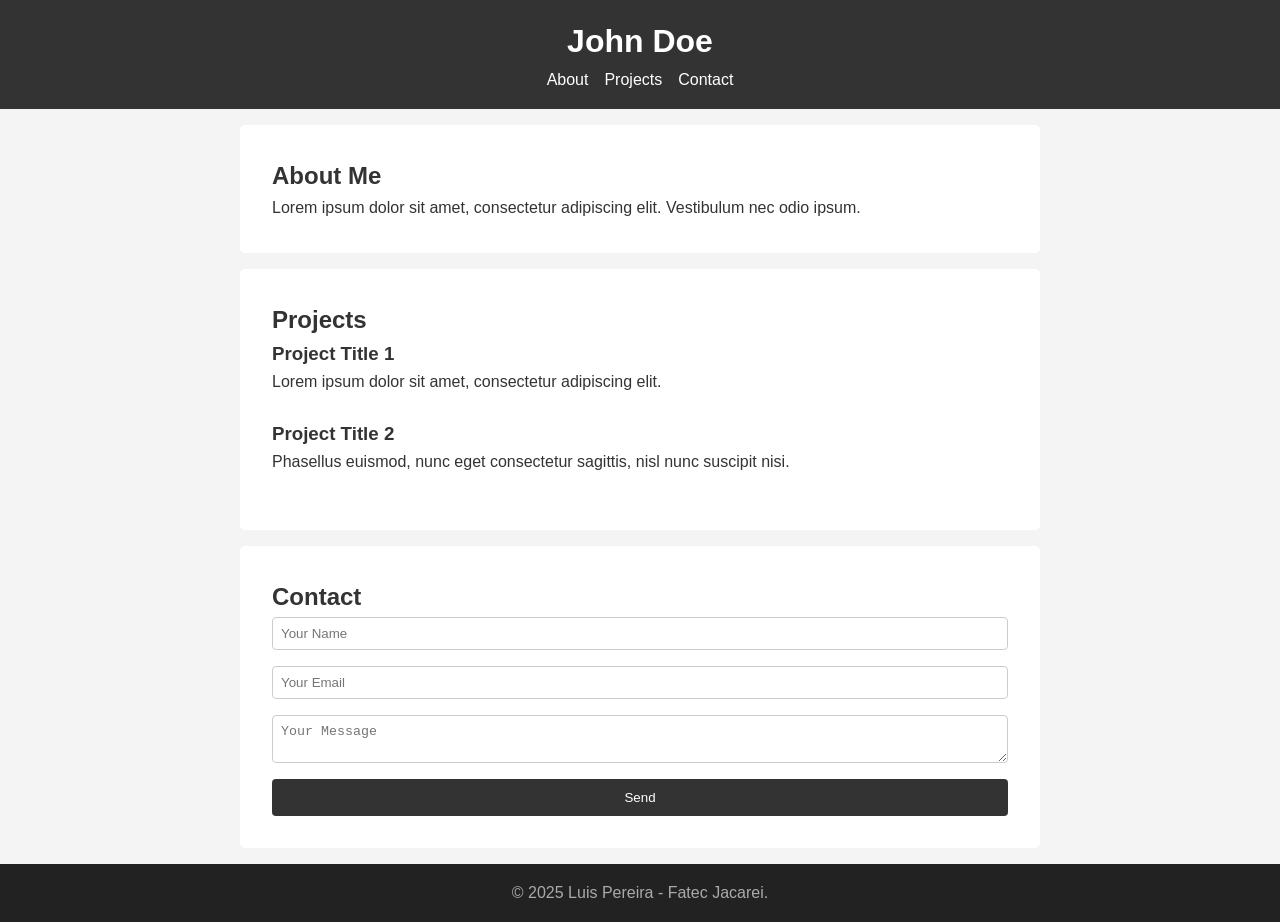
==== index.html @ 51e04b30 "initial commit" ====
<!DOCTYPE html>
<html lang="en">
<head>
  <meta charset="UTF-8" />
  <meta name="viewport" content="width=device-width, initial-scale=1.0"/>
  <title>My Portfolio</title>
  <link rel="stylesheet" href="style.css" />
</head>
<body>
  <header>
    <h1>John Doe</h1>
    <nav>
      <ul>
        <li><a href="#about">About</a></li>
        <li><a href="#projects">Projects</a></li>
        <li><a href="#contact">Contact</a></li>
      </ul>
    </nav>
  </header>

  <section id="about">
    <h2>About Me</h2>
    <p>Lorem ipsum dolor sit amet, consectetur adipiscing elit. Vestibulum nec odio ipsum.</p>
  </section>

  <section id="projects">
    <h2>Projects</h2>
    <div class="project">
      <h3>Project Title 1</h3>
      <p>Lorem ipsum dolor sit amet, consectetur adipiscing elit.</p>
    </div>
    <div class="project">
      <h3>Project Title 2</h3>
      <p>Phasellus euismod, nunc eget consectetur sagittis, nisl nunc suscipit nisi.</p>
    </div>
  </section>

  <section id="contact">
    <h2>Contact</h2>
    <form>
      <input type="text" placeholder="Your Name" />
      <input type="email" placeholder="Your Email" />
      <textarea placeholder="Your Message"></textarea>
      <button type="submit">Send</button>
    </form>
  </section>

  <footer>
    <p>&copy; 2025 Luis Pereira - Fatec Jacarei.</p>
  </footer>

  <script src="script.js"></script>
</body>
</html>
---- style.css ----
* {
  margin: 0;
  padding: 0;
  box-sizing: border-box;
}

body {
  font-family: sans-serif;
  line-height: 1.6;
  background: #f4f4f4;
  color: #333;
}

header {
  background: #333;
  color: #fff;
  padding: 1rem;
  text-align: center;
}

nav ul {
  list-style: none;
  display: flex;
  justify-content: center;
  gap: 1rem;
}

nav a {
  color: #fff;
  text-decoration: none;
}

section {
  padding: 2rem;
  background: #fff;
  margin: 1rem auto;
  max-width: 800px;
  border-radius: 5px;
}

.project {
  margin-bottom: 1.5rem;
}

form {
  display: flex;
  flex-direction: column;
  gap: 1rem;
}

input, textarea {
  padding: 0.5rem;
  border: 1px solid #ccc;
  border-radius: 4px;
}

button {
  background: #333;
  color: #fff;
  padding: 0.7rem;
  border: none;
  border-radius: 4px;
  cursor: pointer;
}

footer {
  text-align: center;
  padding: 1rem;
  background: #222;
  color: #aaa;
}
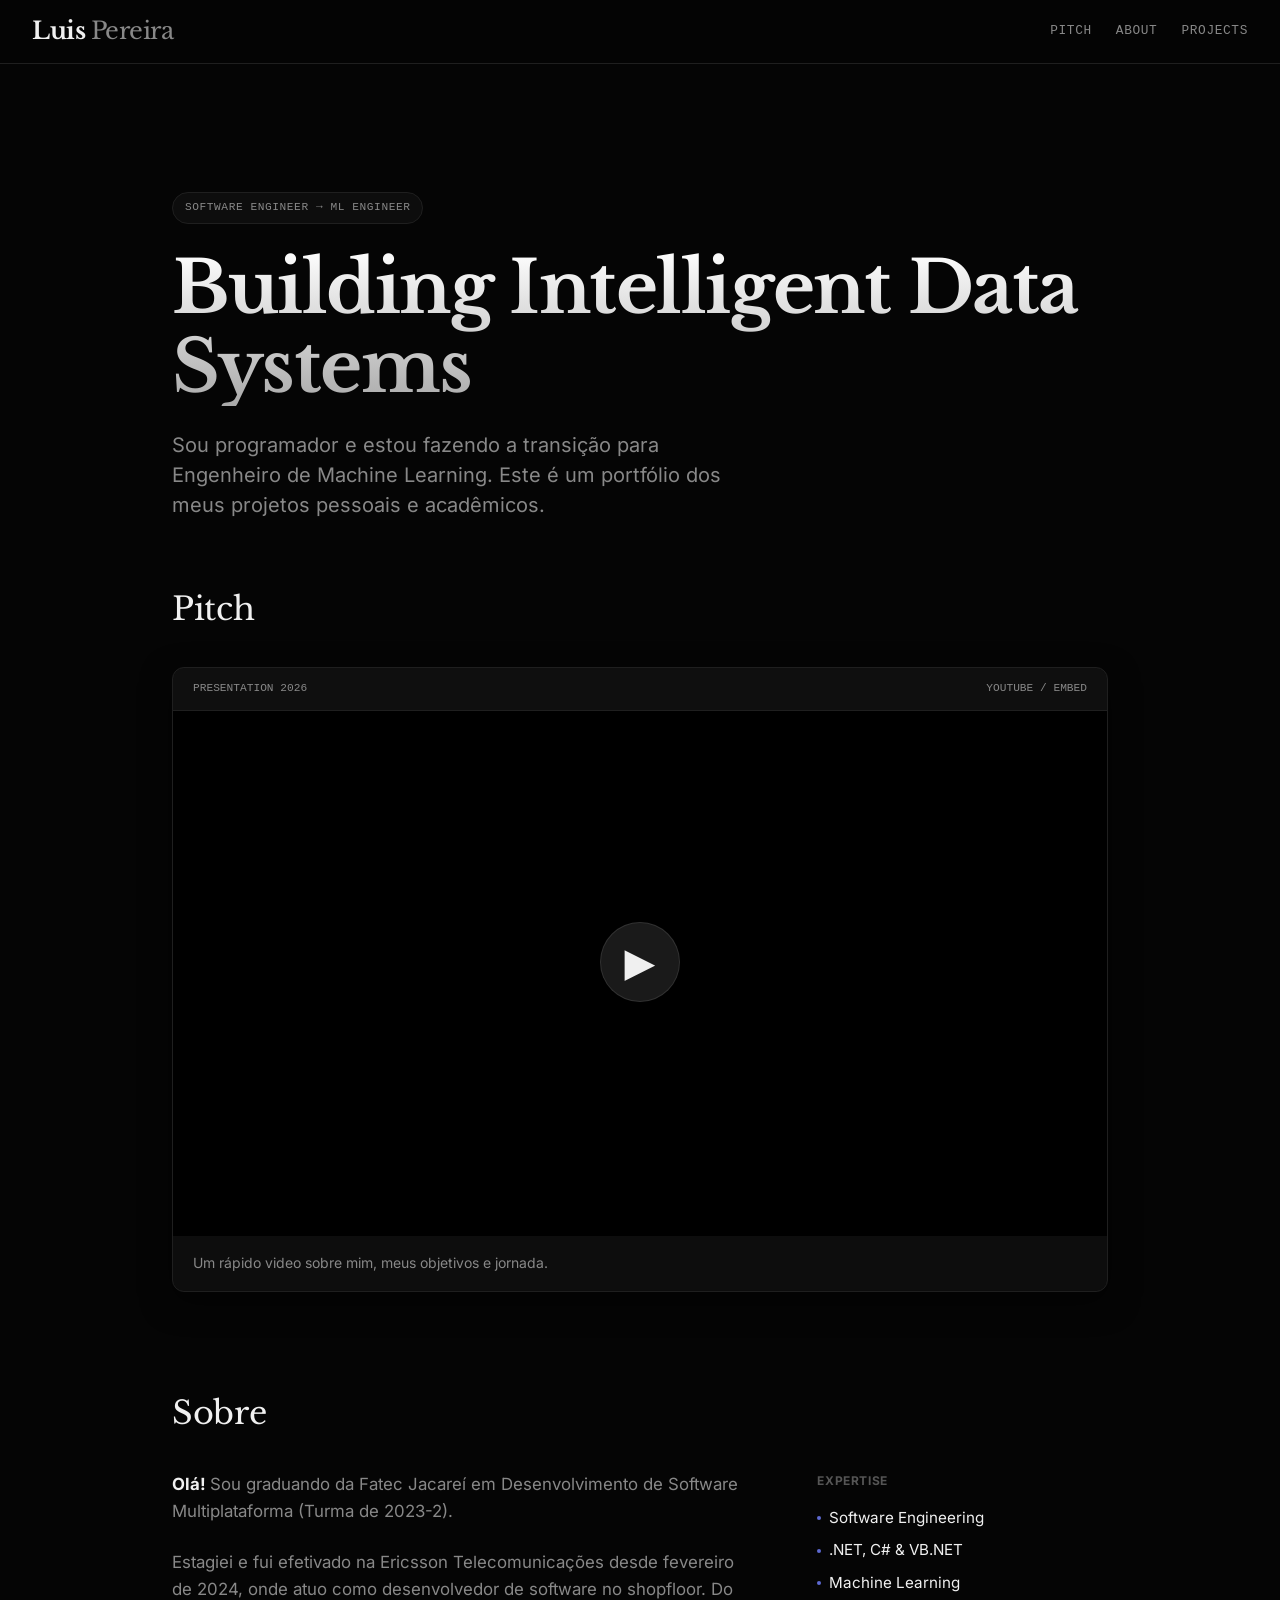
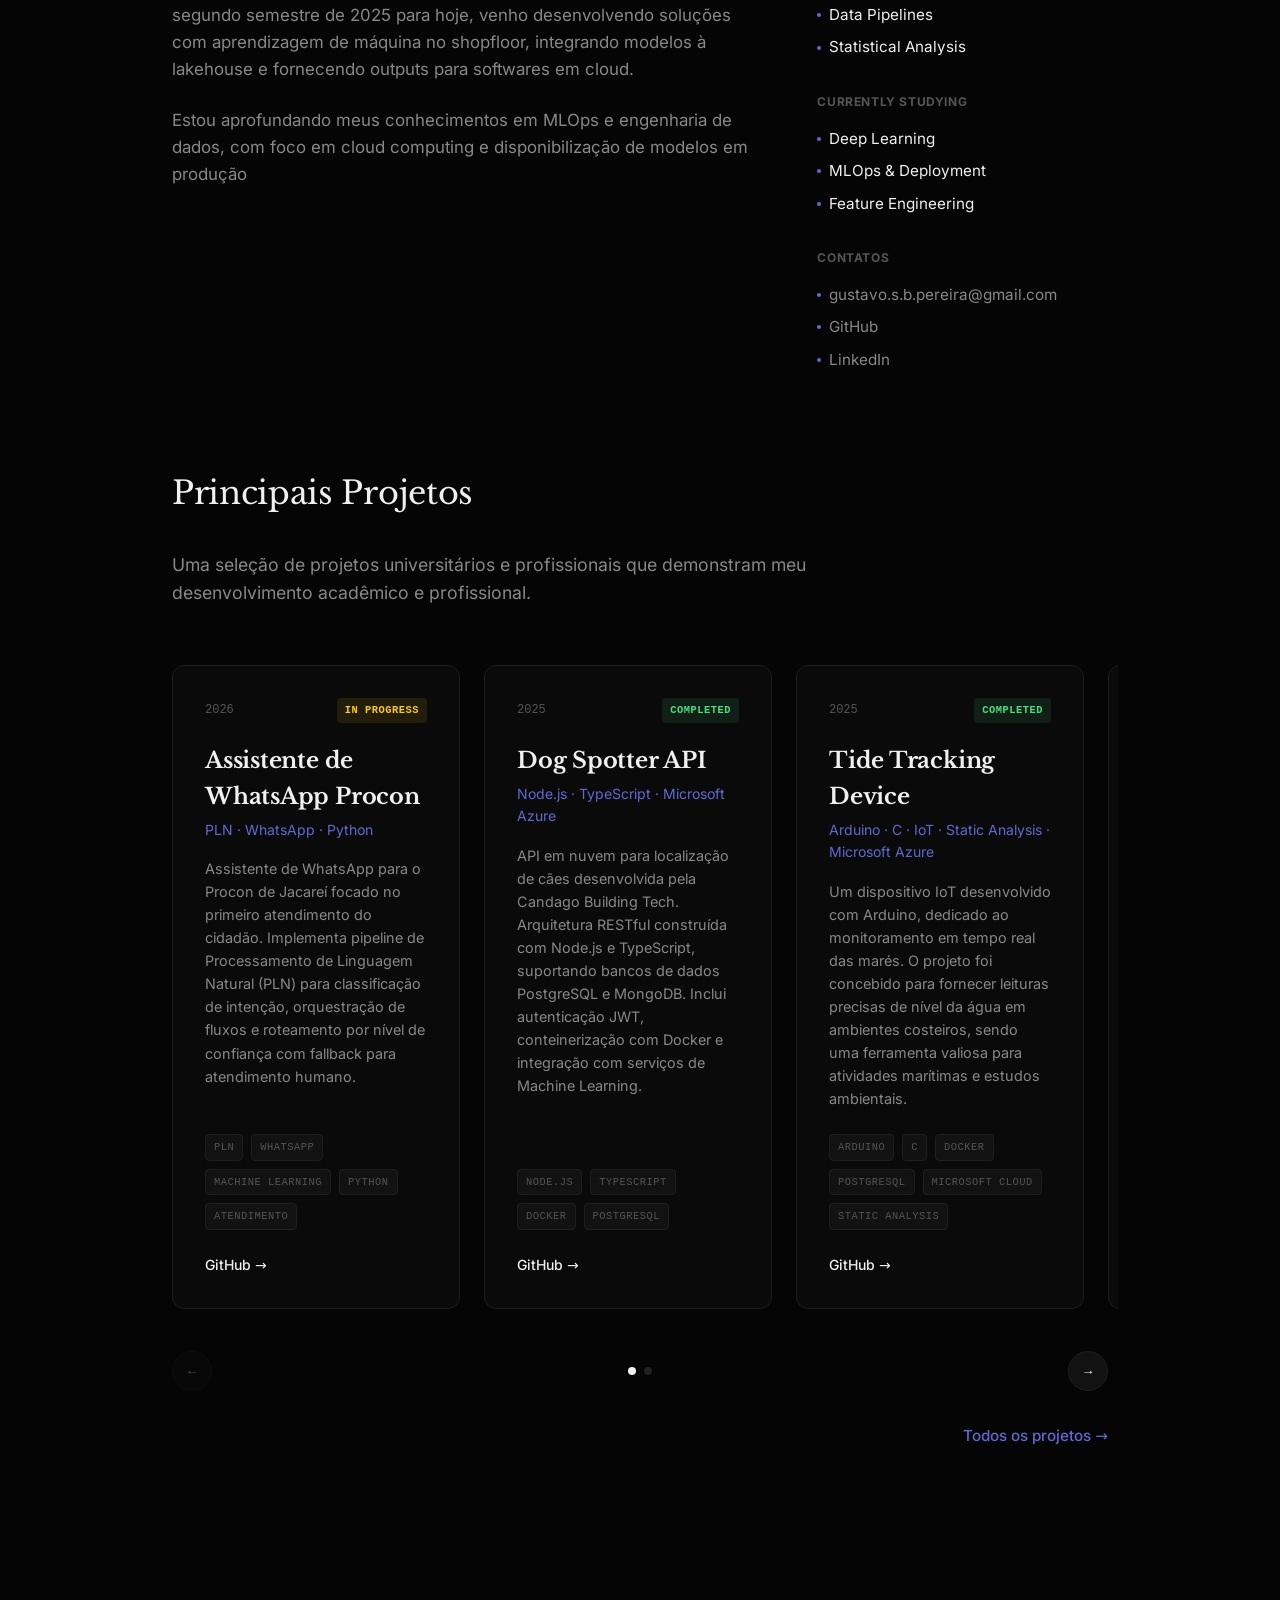
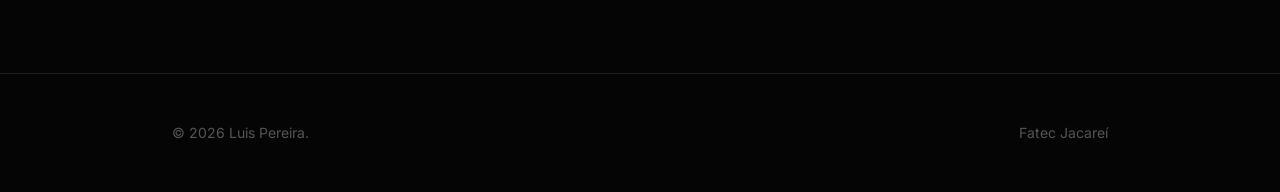
==== commit 55bc66af: "entrega final 08-05" ====
--- a/index.html
+++ b/index.html
@@ -1,54 +1,154 @@
 <!DOCTYPE html>
 <html lang="en">
+
 <head>
   <meta charset="UTF-8" />
-  <meta name="viewport" content="width=device-width, initial-scale=1.0"/>
-  <title>My Portfolio</title>
+  <meta name="viewport" content="width=device-width, initial-scale=1.0" />
+  <title>Portfolio — Data Science & ML Engineering</title>
   <link rel="stylesheet" href="style.css" />
 </head>
+
 <body>
-  <header>
-    <h1>John Doe</h1>
-    <nav>
-      <ul>
-        <li><a href="#about">About</a></li>
-        <li><a href="#projects">Projects</a></li>
-        <li><a href="#contact">Contact</a></li>
-      </ul>
+
+  <!-- Sticky Glass Navbar -->
+  <header class="masthead">
+    <a href="#" class="masthead-title">Luis <span>Pereira</span></a>
+    <nav class="masthead-nav">
+      <a href="#pitch">Pitch</a>
+      <a href="#about">About</a>
+      <a href="#projects">Projects</a>
     </nav>
   </header>
 
-  <section id="about">
-    <h2>About Me</h2>
-    <p>Lorem ipsum dolor sit amet, consectetur adipiscing elit. Vestibulum nec odio ipsum.</p>
-  </section>
+  <main class="page-content">
 
-  <section id="projects">
-    <h2>Projects</h2>
-    <div class="project">
-      <h3>Project Title 1</h3>
-      <p>Lorem ipsum dolor sit amet, consectetur adipiscing elit.</p>
+    <!-- Hero Section -->
+    <section class="hero">
+      <div class="hero-badge">Software Engineer → ML Engineer</div>
+      <h1 class="hero-title">Building Intelligent Data Systems</h1>
+      <p class="hero-sub">Sou programador e estou fazendo a transição para Engenheiro de Machine Learning. Este é um
+        portfólio dos meus projetos pessoais e acadêmicos.</p>
+    </section>
+
+    <!-- Pitch -->
+    <section id="pitch" class="section">
+      <div class="section-header">
+        <h2 class="section-title">Pitch</h2>
+      </div>
+
+      <div class="video-frame-outer">
+        <div class="video-label-strip">
+          <span>PRESENTATION 2026</span>
+          <span>YOUTUBE / EMBED</span>
+        </div>
+        <div class="video-placeholder" id="videoPlaceholder">
+          <div class="video-inner">
+            <div class="play-icon">▶</div>
+          </div>
+        </div>
+        <div class="video-caption">
+          Um rápido video sobre mim, meus objetivos e jornada.
+        </div>
+      </div>
+    </section>
+
+    <section id="about" class="section">
+      <div class="section-header">
+        <h2 class="section-title">Sobre</h2>
+      </div>
+
+      <div class="about-layout">
+        <div class="about-body">
+          <p>
+            <strong>Olá! </strong>Sou graduando da Fatec Jacareí em Desenvolvimento de Software Multiplataforma (Turma
+            de
+            2023-2).
+          </p>
+          <p>
+            Estagiei e fui efetivado na Ericsson Telecomunicações desde fevereiro de 2024, onde atuo como
+            desenvolvedor de software no shopfloor. Do segundo semestre de 2025 para hoje, venho desenvolvendo soluções
+            com aprendizagem de máquina no shopfloor, integrando modelos à lakehouse e fornecendo outputs para softwares
+            em cloud.
+          </p>
+          <p>
+            Estou aprofundando meus conhecimentos em MLOps e engenharia de dados, com foco em cloud computing e
+            disponibilização de modelos em produção
+          </p>
+        </div>
+
+        <div class="about-sidebar">
+          <div class="sidebar-block">
+            <h4>Expertise</h4>
+            <ul>
+              <li>Software Engineering</li>
+              <li>.NET, C# & VB.NET</li>
+              <li>Machine Learning</li>
+              <li>Data Pipelines</li>
+              <li>Statistical Analysis</li>
+            </ul>
+          </div>
+          <div class="sidebar-block">
+            <h4>Currently Studying</h4>
+            <ul>
+              <li>Deep Learning</li>
+              <li>MLOps & Deployment</li>
+              <li>Feature Engineering</li>
+            </ul>
+          </div>
+          <div class="sidebar-block">
+            <h4>Contatos</h4>
+            <ul>
+              <li><a href="gustavo.s.b.pereira@gmail.com">gustavo.s.b.pereira@gmail.com</a></li>
+              <li><a href="https://github.com/l-gustavo-barbosa">GitHub</a></li>
+              <li><a href="https://www.linkedin.com/in/luisgsbpereira/">LinkedIn</a></li>
+            </ul>
+          </div>
+        </div>
+      </div>
+    </section>
+
+    <section id="projects" class="section">
+      <div class="section-header">
+        <h2 class="section-title">Principais Projetos</h2>
+      </div>
+      <p class="section-intro">
+        Uma seleção de projetos universitários e profissionais que demonstram meu desenvolvimento acadêmico e
+        profissional.
+      </p>
+
+      <div class="carousel-wrapper">
+        <div class="carousel-viewport" id="carouselViewport">
+          <div class="carousel-track" id="carouselTrack">
+            <!-- Populated by script.js from projects.json -->
+          </div>
+        </div>
+
+        <div class="carousel-controls">
+          <button class="carousel-btn prev" id="prevBtn" aria-label="Previous">←</button>
+          <div class="carousel-dots" id="carouselDots"></div>
+          <button class="carousel-btn next" id="nextBtn" aria-label="Next">→</button>
+        </div>
+      </div>
+
+      <div class="projects-cta">
+        <a href="projects.html" class="cta-link">Todos os projetos →</a>
+      </div>
+    </section>
+
+  </main>
+
+  <footer class="site-footer">
+    <div class="footer-inner">
+      <p>© <span id="year"></span> Luis Pereira.</p>
+      <p>Fatec Jacareí</p>
     </div>
-    <div class="project">
-      <h3>Project Title 2</h3>
-      <p>Phasellus euismod, nunc eget consectetur sagittis, nisl nunc suscipit nisi.</p>
-    </div>
-  </section>
-
-  <section id="contact">
-    <h2>Contact</h2>
-    <form>
-      <input type="text" placeholder="Your Name" />
-      <input type="email" placeholder="Your Email" />
-      <textarea placeholder="Your Message"></textarea>
-      <button type="submit">Send</button>
-    </form>
-  </section>
-
-  <footer>
-    <p>&copy; 2025 Luis Pereira - Fatec Jacarei.</p>
   </footer>
 
+  <script src="projects.js"></script>
   <script src="script.js"></script>
+  <script>
+    document.getElementById('year').textContent = new Date().getFullYear();
+  </script>
 </body>
-</html>
+
+</html>
--- a/style.css
+++ b/style.css
@@ -1,71 +1,591 @@
-* {
-  margin: 0;
-  padding: 0;
-  box-sizing: border-box;
-}
+/* ═══════════════════════════════════════════════════
+   PORTFOLIO — Modern Dark Mode (Sleek)
+   Offline-friendly: fonts loaded via @font-face below
+   ═══════════════════════════════════════════════════ */
+
+@font-face {
+  font-family: 'Inter';
+  font-style: normal;
+  font-weight: 100 900;
+  font-display: swap;
+  src: url('fonts/Inter-Variable.woff2') format('woff2');
+}
+@font-face {
+  font-family: 'Libre Baskerville';
+  font-style: italic;
+  font-weight: 400;
+  font-display: swap;
+  src: url('fonts/LibreBaskerville-Italic.woff2') format('woff2');
+}
+@font-face {
+  font-family: 'Libre Baskerville';
+  font-style: normal;
+  font-weight: 400;
+  font-display: swap;
+  src: url('fonts/LibreBaskerville-Regular.woff2') format('woff2');
+}
+@font-face {
+  font-family: 'Libre Baskerville';
+  font-style: normal;
+  font-weight: 700;
+  font-display: swap;
+  src: url('fonts/LibreBaskerville-Bold.woff2') format('woff2');
+}
+
+:root {
+  --bg-color: #050505;
+  --bg-card: #0a0a0a;
+  --bg-card-hover: #121212;
+  --text-main: #f0f0f0;
+  --text-muted: #888888;
+  --text-dim: #555555;
+  --border-color: #1f1f1f;
+  --border-highlight: #333333;
+  
+  --accent: #5e6ad2;
+  --accent-glow: rgba(94, 106, 210, 0.2);
+  --accent-hover: #7b86ea;
+
+  --font-main: 'Inter', system-ui, -apple-system, sans-serif;
+  --font-serif: 'Libre Baskerville', Georgia, serif;
+  --font-mono: ui-monospace, SFMono-Regular, Menlo, Monaco, Consolas, "Liberation Mono", "Courier New", monospace;
+  
+  --content-width: 1000px;
+  --gutter: 2rem;
+  --radius: 12px;
+  --radius-sm: 8px;
+}
+
+/* ── RESET & BASE ─────────────────────────────── */
+*, *::before, *::after { box-sizing: border-box; margin: 0; padding: 0; }
+
+html { scroll-behavior: smooth; }
 
 body {
-  font-family: sans-serif;
+  background-color: var(--bg-color);
+  color: var(--text-main);
+  font-family: var(--font-main);
+  font-size: 1rem;
   line-height: 1.6;
-  background: #f4f4f4;
-  color: #333;
-}
-
-header {
-  background: #333;
-  color: #fff;
-  padding: 1rem;
+  min-height: 100vh;
+  -webkit-font-smoothing: antialiased;
+  -moz-osx-font-smoothing: grayscale;
+}
+
+/* ── PAGE LAYOUT ──────────────────────────────── */
+.page-content {
+  max-width: var(--content-width);
+  margin: 0 auto;
+  padding: 6rem var(--gutter) 4rem;
+  position: relative;
+  z-index: 1;
+}
+
+/* ── NAVBAR ────────────────────────── */
+.masthead {
+  position: fixed;
+  top: 0;
+  left: 0;
+  right: 0;
+  height: 64px;
+  background: rgba(5, 5, 5, 0.7);
+  backdrop-filter: blur(12px);
+  -webkit-backdrop-filter: blur(12px);
+  border-bottom: 1px solid var(--border-color);
+  z-index: 100;
+  display: flex;
+  align-items: center;
+  justify-content: space-between;
+  padding: 0 var(--gutter);
+}
+
+.masthead-title {
+  font-family: var(--font-serif);
+  font-size: 1.5rem;
+  font-weight: 700;
+  letter-spacing: -0.02em;
+  color: var(--text-main);
+  text-decoration: none;
+}
+
+.masthead-title span {
+  color: var(--text-muted);
+  font-weight: 400;
+}
+
+.masthead-nav {
+  display: flex;
+  gap: 1.5rem;
+}
+
+.masthead-nav a {
+  font-family: var(--font-mono);
+  color: var(--text-muted);
+  text-decoration: none;
+  font-size: 0.8rem;
+  font-weight: 500;
+  text-transform: uppercase;
+  letter-spacing: 0.05em;
+  transition: color 0.2s ease;
+}
+
+.masthead-nav a:hover {
+  color: var(--text-main);
+}
+
+/* ── HERO SECTION (Replaces old masthead) ────────────────────────── */
+.hero {
+  padding: 6rem 0 4rem;
+  text-align: left;
+}
+
+.hero-badge {
+  display: inline-flex;
+  align-items: center;
+  padding: 0.35rem 0.75rem;
+  background: rgba(255, 255, 255, 0.03);
+  border: 1px solid var(--border-color);
+  border-radius: 999px;
+  font-family: var(--font-mono);
+  font-size: 0.7rem;
+  font-weight: 500;
+  color: var(--text-muted);
+  margin-bottom: 1.5rem;
+  letter-spacing: 0.05em;
+  text-transform: uppercase;
+}
+
+.hero-title {
+  font-family: var(--font-serif);
+  font-size: clamp(2.5rem, 6vw, 4.5rem);
+  font-weight: 700;
+  letter-spacing: -0.02em;
+  line-height: 1.1;
+  color: var(--text-main);
+  margin-bottom: 1.5rem;
+  background: linear-gradient(180deg, #fff 0%, #aaa 100%);
+  -webkit-background-clip: text;
+  -webkit-text-fill-color: transparent;
+}
+
+.hero-sub {
+  font-size: 1.25rem;
+  color: var(--text-muted);
+  max-width: 600px;
+  line-height: 1.5;
+  font-weight: 400;
+}
+
+/* ── SECTION STRUCTURE ────────────────────────── */
+.section {
+  margin-bottom: 6rem;
+}
+
+.section-header {
+  margin-bottom: 2rem;
+  display: flex;
+  align-items: center;
+  gap: 1rem;
+}
+
+.section-title {
+  font-family: var(--font-serif);
+  font-size: 2rem;
+  font-weight: 400;
+  letter-spacing: -0.01em;
+  color: var(--text-main);
+}
+
+.section-intro {
+  color: var(--text-muted);
+  font-size: 1.1rem;
+  max-width: 700px;
+  margin-bottom: 3rem;
+}
+
+/* ── VIDEO SECTION ────────────────────────────── */
+.video-frame-outer {
+  border-radius: var(--radius);
+  overflow: hidden;
+  background: var(--bg-card);
+  border: 1px solid var(--border-color);
+  box-shadow: 0 10px 30px rgba(0,0,0,0.5);
+  transition: border-color 0.3s;
+}
+.video-frame-outer:hover {
+  border-color: var(--border-highlight);
+}
+
+.video-label-strip {
+  display: flex;
+  align-items: center;
+  justify-content: space-between;
+  background: rgba(255, 255, 255, 0.02);
+  border-bottom: 1px solid var(--border-color);
+  padding: 0.75rem 1.25rem;
+  font-family: var(--font-mono);
+  font-size: 0.7rem;
+  color: var(--text-muted);
+  font-weight: 500;
+}
+
+.video-placeholder {
+  position: relative;
+  width: 100%;
+  aspect-ratio: 16 / 9;
+  background: #000;
+  display: flex;
+  align-items: center;
+  justify-content: center;
+  cursor: pointer;
+}
+
+.video-inner {
   text-align: center;
-}
-
-nav ul {
+  z-index: 2;
+}
+
+.play-icon {
+  font-size: 2.5rem;
+  color: var(--text-main);
+  background: rgba(255, 255, 255, 0.1);
+  width: 80px;
+  height: 80px;
+  display: flex;
+  align-items: center;
+  justify-content: center;
+  border-radius: 50%;
+  margin: 0 auto 1.5rem;
+  backdrop-filter: blur(4px);
+  border: 1px solid rgba(255, 255, 255, 0.1);
+  transition: transform 0.2s, background 0.2s;
+}
+.video-placeholder:hover .play-icon {
+  transform: scale(1.05);
+  background: var(--accent);
+  border-color: var(--accent-hover);
+}
+
+.video-cta {
+  display: inline-block;
+  background: var(--text-main);
+  color: var(--bg-color);
+  font-size: 0.875rem;
+  font-weight: 600;
+  padding: 0.75rem 1.5rem;
+  border-radius: var(--radius-sm);
+  text-decoration: none;
+  transition: background 0.2s;
+}
+.video-cta:hover { background: #fff; }
+
+.video-caption {
+  padding: 1rem 1.25rem;
+  font-size: 0.875rem;
+  color: var(--text-muted);
+  background: rgba(255, 255, 255, 0.01);
+}
+
+/* ── ABOUT SECTION ────────────────────────────── */
+.about-layout {
+  display: grid;
+  grid-template-columns: 2fr 1fr;
+  gap: 4rem;
+}
+
+.about-body p {
+  color: var(--text-muted);
+  margin-bottom: 1.5rem;
+  font-size: 1.05rem;
+}
+.about-body p strong { color: var(--text-main); }
+
+.about-sidebar {
+  display: flex;
+  flex-direction: column;
+  gap: 2rem;
+}
+
+.sidebar-block h4 {
+  font-size: 0.75rem;
+  text-transform: uppercase;
+  letter-spacing: 0.05em;
+  color: var(--text-dim);
+  margin-bottom: 1rem;
+}
+
+.sidebar-block ul {
   list-style: none;
   display: flex;
+  flex-direction: column;
+  gap: 0.5rem;
+}
+
+.sidebar-block ul li {
+  color: var(--text-main);
+  font-size: 0.95rem;
+  display: flex;
+  align-items: center;
+  gap: 0.5rem;
+}
+.sidebar-block ul li::before {
+  content: '';
+  width: 4px; height: 4px;
+  background: var(--accent);
+  border-radius: 50%;
+}
+
+.sidebar-block a {
+  color: var(--text-muted);
+  text-decoration: none;
+  transition: color 0.2s;
+}
+.sidebar-block a:hover { color: var(--text-main); }
+
+/* ── CAROUSEL & GRID CARDS ────────────────────── */
+.carousel-wrapper {
+  position: relative;
+  margin-bottom: 2rem;
+}
+
+.carousel-viewport {
+  overflow: hidden;
+  margin: 0 -10px; /* offset for card padding */
+  padding: 10px;
+}
+
+.carousel-track {
+  display: flex;
+  transition: transform 0.5s cubic-bezier(0.2, 0.8, 0.2, 1);
+}
+
+.project-card {
+  flex: 0 0 calc(33.333% - 1.5rem);
+  margin-right: 1.5rem;
+  padding: 2rem;
+  background: var(--bg-card);
+  border: 1px solid var(--border-color);
+  border-radius: var(--radius);
+  display: flex;
+  flex-direction: column;
+  transition: transform 0.3s ease, border-color 0.3s ease, box-shadow 0.3s ease;
+  min-height: 320px;
+}
+.project-card:hover {
+  transform: translateY(-4px);
+  border-color: var(--border-highlight);
+  box-shadow: 0 10px 30px rgba(0,0,0,0.3);
+}
+
+.card-header {
+  display: flex;
+  justify-content: space-between;
+  align-items: center;
+  margin-bottom: 1.25rem;
+}
+
+.card-year {
+  font-family: var(--font-mono);
+  font-size: 0.75rem;
+  color: var(--text-dim);
+  font-weight: 500;
+}
+
+.card-status {
+  font-family: var(--font-mono);
+  font-size: 0.65rem;
+  text-transform: uppercase;
+  letter-spacing: 0.05em;
+  padding: 0.25rem 0.5rem;
+  border-radius: 4px;
+  font-weight: 600;
+}
+.card-status.completed { background: rgba(74, 222, 128, 0.1); color: #4ade80; }
+.card-status.in-progress { background: rgba(250, 204, 21, 0.1); color: #facc15; }
+
+.card-title {
+  font-family: var(--font-serif);
+  font-size: 1.4rem;
+  font-weight: 700;
+  color: var(--text-main);
+  margin-bottom: 0.25rem;
+  letter-spacing: -0.01em;
+}
+
+.card-subtitle {
+  font-size: 0.875rem;
+  color: var(--accent);
+  margin-bottom: 1rem;
+}
+
+.card-desc {
+  font-size: 0.9rem;
+  color: var(--text-muted);
+  line-height: 1.6;
+  flex: 1;
+  margin-bottom: 1.5rem;
+}
+
+.card-tags {
+  display: flex;
+  flex-wrap: wrap;
+  gap: 0.5rem;
+  margin-bottom: 1.5rem;
+}
+.card-tag {
+  font-family: var(--font-mono);
+  font-size: 0.65rem;
+  color: var(--text-dim);
+  background: rgba(255, 255, 255, 0.03);
+  padding: 0.25rem 0.5rem;
+  border-radius: 4px;
+  border: 1px solid var(--border-color);
+  text-transform: uppercase;
+  letter-spacing: 0.05em;
+}
+
+.card-links {
+  display: flex;
+  gap: 1rem;
+  font-size: 0.875rem;
+  font-weight: 500;
+}
+.card-links a {
+  color: var(--text-main);
+  text-decoration: none;
+  transition: color 0.2s;
+}
+.card-links a:hover { color: var(--accent); }
+
+/* Controls */
+.carousel-controls {
+  display: flex;
+  justify-content: space-between;
+  align-items: center;
+  margin-top: 2rem;
+}
+
+.carousel-btn {
+  background: rgba(255, 255, 255, 0.05);
+  border: 1px solid var(--border-color);
+  color: var(--text-main);
+  width: 40px; height: 40px;
+  border-radius: 50%;
+  cursor: pointer;
+  display: inline-flex;
+  align-items: center;
   justify-content: center;
-  gap: 1rem;
-}
-
-nav a {
-  color: #fff;
-  text-decoration: none;
-}
-
-section {
-  padding: 2rem;
-  background: #fff;
-  margin: 1rem auto;
-  max-width: 800px;
-  border-radius: 5px;
-}
-
-.project {
-  margin-bottom: 1.5rem;
-}
-
-form {
-  display: flex;
-  flex-direction: column;
-  gap: 1rem;
-}
-
-input, textarea {
-  padding: 0.5rem;
-  border: 1px solid #ccc;
-  border-radius: 4px;
-}
-
-button {
-  background: #333;
-  color: #fff;
-  padding: 0.7rem;
+  transition: background 0.2s, border-color 0.2s;
+}
+.carousel-btn:hover:not(:disabled) {
+  background: rgba(255, 255, 255, 0.1);
+  border-color: var(--border-highlight);
+}
+.carousel-btn:disabled {
+  opacity: 0.3;
+  cursor: not-allowed;
+}
+
+.carousel-dots {
+  display: flex;
+  gap: 0.5rem;
+}
+.dot {
+  width: 8px; height: 8px;
+  border-radius: 50%;
+  background: var(--border-color);
   border: none;
-  border-radius: 4px;
   cursor: pointer;
-}
-
-footer {
-  text-align: center;
-  padding: 1rem;
-  background: #222;
-  color: #aaa;
-}
+  transition: background 0.2s;
+}
+.dot.active { background: var(--text-main); }
+
+.projects-cta {
+  text-align: right;
+  margin-top: 1rem;
+}
+.cta-link {
+  color: var(--accent);
+  text-decoration: none;
+  font-size: 0.95rem;
+  font-weight: 500;
+  display: inline-flex;
+  align-items: center;
+  gap: 0.5rem;
+  transition: color 0.2s;
+}
+.cta-link:hover { color: var(--accent-hover); }
+
+/* ── ARCHIVE GRID (projects.html) ──────────────── */
+.archive-grid {
+  display: grid;
+  grid-template-columns: repeat(auto-fill, minmax(300px, 1fr));
+  gap: 1.5rem;
+}
+.archive-grid .project-card {
+  flex: unset;
+  margin-right: 0;
+}
+.archive-grid .project-card.hidden { display: none; }
+
+.filter-bar {
+  display: flex;
+  flex-wrap: wrap;
+  gap: 0.5rem;
+  margin-bottom: 3rem;
+}
+.filter-tag {
+  background: transparent;
+  border: 1px solid var(--border-color);
+  color: var(--text-muted);
+  padding: 0.5rem 1rem;
+  border-radius: 999px;
+  font-family: var(--font-mono);
+  font-size: 0.75rem;
+  text-transform: uppercase;
+  letter-spacing: 0.05em;
+  font-weight: 500;
+  cursor: pointer;
+  transition: all 0.2s;
+}
+.filter-tag:hover {
+  background: rgba(255, 255, 255, 0.05);
+  color: var(--text-main);
+}
+.filter-tag.active {
+  background: var(--text-main);
+  color: var(--bg-color);
+  border-color: var(--text-main);
+}
+
+/* ── FOOTER ───────────────────────────────────── */
+.site-footer {
+  border-top: 1px solid var(--border-color);
+  padding: 3rem 0;
+  margin-top: 4rem;
+}
+.footer-inner {
+  max-width: var(--content-width);
+  margin: 0 auto;
+  padding: 0 var(--gutter);
+  display: flex;
+  justify-content: space-between;
+  align-items: center;
+  color: var(--text-dim);
+  font-size: 0.875rem;
+}
+.footer-inner a {
+  color: var(--text-muted);
+  text-decoration: none;
+  transition: color 0.2s;
+}
+.footer-inner a:hover { color: var(--text-main); }
+
+/* ── RESPONSIVE ───────────────────────────────── */
+@media (max-width: 800px) {
+  .about-layout { grid-template-columns: 1fr; }
+  .carousel-viewport { margin: 0; padding: 0; }
+  .project-card { flex: 0 0 100%; margin-right: 0; }
+  .archive-grid { grid-template-columns: 1fr; }
+  .footer-inner { flex-direction: column; gap: 1rem; text-align: center; }
+}
